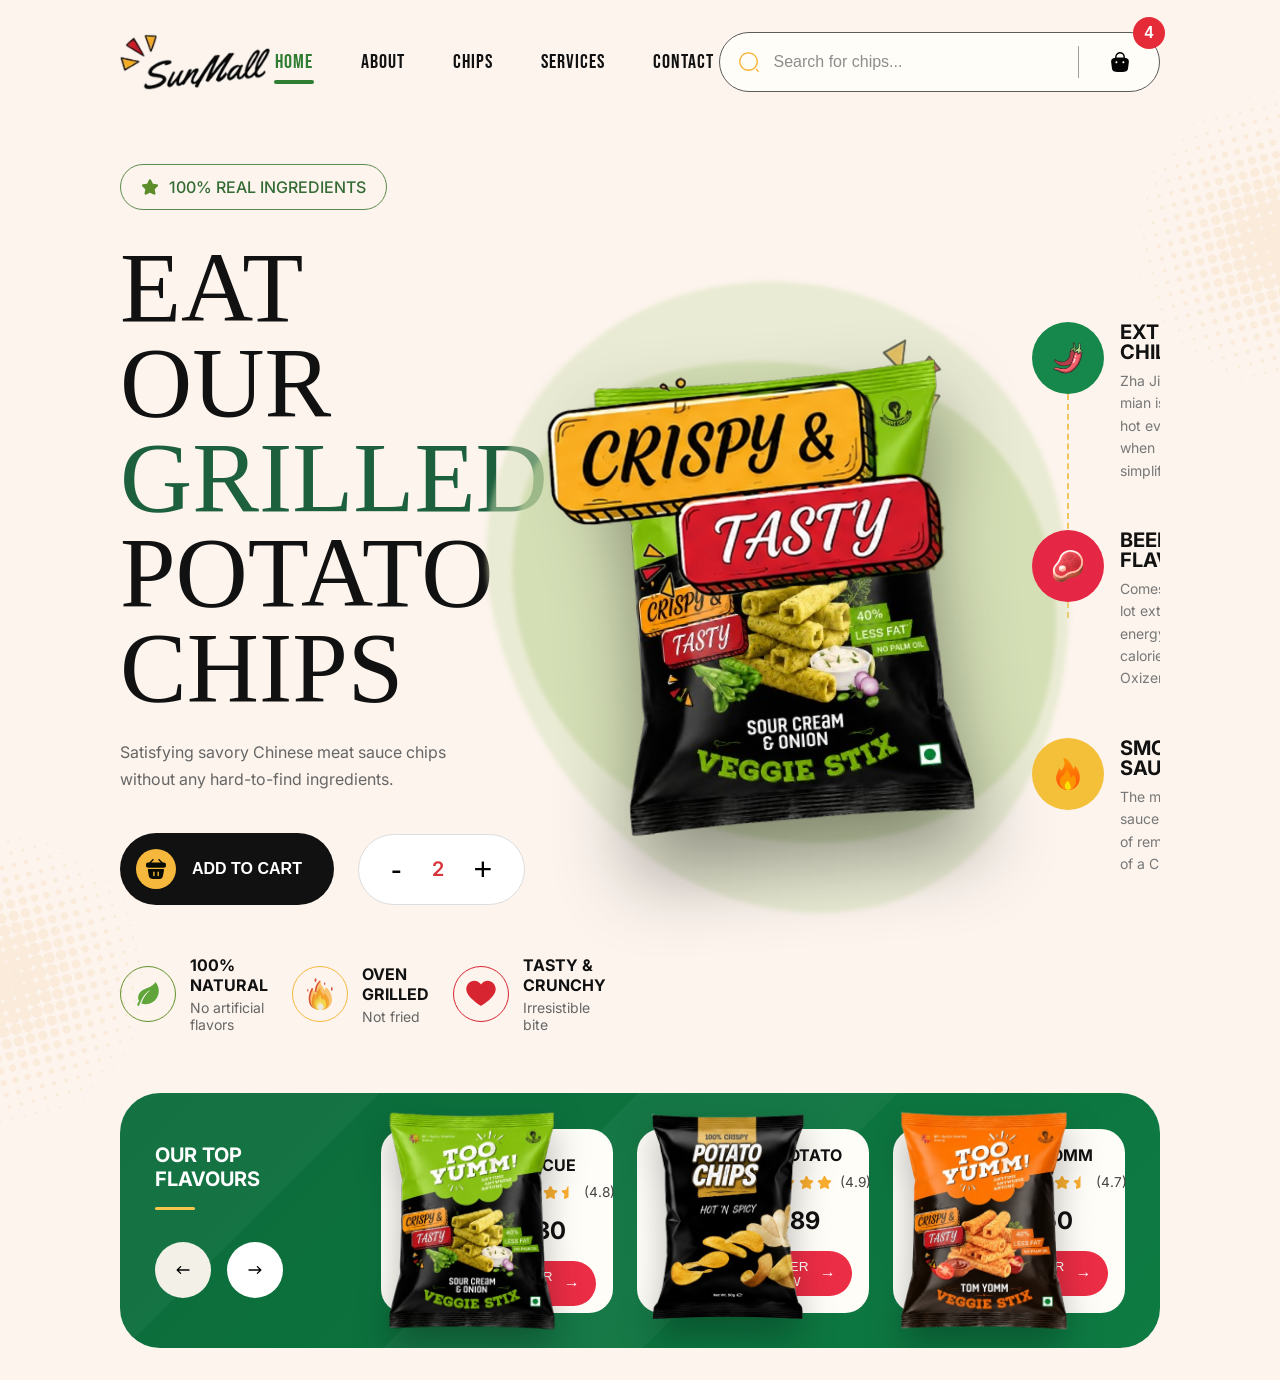
==== Tasks/A3-sunmall/index.html @ e8ad645b "Complete SunMall landing page design" ====
<!doctype html>
<html lang="en">
  <head>
    <meta charset="UTF-8" />
    <meta name="viewport" content="width=device-width, initial-scale=1.0" />
    <title>SunMall Chips</title>
    <link rel="stylesheet" href="./style.css" />
  </head>
  <body>
    <header class="header">
      <div class="container">
        <nav class="navbar">
          <!-- Logo -->
          <a href="#" class="logo">
            <img src="./Image/sunmall_logo.png" alt="SunMall Logo" />
          </a>

          <!-- Nav Links -->
          <ul class="nav-links">
            <li><a href="#" class="active">HOME</a></li>
            <li><a href="#">ABOUT</a></li>
            <li><a href="#">CHIPS</a></li>
            <li><a href="#">SERVICES</a></li>
            <li><a href="#">CONTACT</a></li>
          </ul>

          <!-- Search + Cart -->
          <div class="search-wrapper">
            <!-- Search Box -->
            <div class="search-box">
              <img src="./Icons/search_icons.svg" alt="" />
              <input type="text" placeholder="Search for chips..." />
            </div>

            <!-- Divider -->
            <div class="search-divider"></div>

            <!-- Cart -->
            <button class="cart-btn">
              <img src="./Icons/main_cart.svg" alt="" />
              <span class="cart-count">4</span>
            </button>
          </div>
        </nav>
      </div>
    </header>

    <!-- =========================
     HERO SECTION
========================= -->

    <section class="hero-section">
      <div class="container">
        <div class="hero-wrapper">
          <!-- LEFT CONTENT -->
          <div class="hero-content">
            <div class="hero-tag">
              <img src="./Icons/star_green.svg" alt="" />
              <span>100% REAL INGREDIENTS</span>
            </div>

            <h1 class="hero-heading">
              EAT OUR <span class="grilled">GRILLED</span> <br />
              POTATO CHIPS
            </h1>

            <p class="hero-description">
              Satisfying savory Chinese meat sauce chips <br />without any
              hard-to-find ingredients.
            </p>

            <!-- CTA -->
            <div class="hero-actions">
              <button class="add-cart-btn">
                <div class="cart-wrapper">
                  <img src="./Icons/add_to_cart.svg" alt="" />
                </div>
                ADD TO CART
              </button>

              <div class="quantity-box">
                <button>-</button>
                <span>2</span>
                <button>+</button>
              </div>
            </div>

            <!-- FEATURES -->

            <div class="hero-features">
              <!-- ITEM 1 -->
              <div class="feature-item">
                <div class="feature-icon green-border">
                  <img src="./Icons/leafe.svg" alt="" />
                </div>

                <div class="feature-content">
                  <h4>100% NATURAL</h4>
                  <p>No artificial flavors</p>
                </div>
              </div>

              <!-- ITEM 2 -->
              <div class="feature-item">
                <div class="feature-icon yellow-border">
                  <img src="./Icons/fire-icon.svg" alt="" />
                </div>

                <div class="feature-content">
                  <h4>OVEN GRILLED</h4>
                  <p>Not fried</p>
                </div>
              </div>

              <!-- ITEM 3 -->
              <div class="feature-item">
                <div class="feature-icon red-border">
                  <img src="./Icons/heart.svg" alt="" />
                </div>

                <div class="feature-content">
                  <h4>TASTY & CRUNCHY</h4>
                  <p>Irresistible bite</p>
                </div>
              </div>
            </div>
          </div>

          <!-- CENTER IMAGE -->
          <div class="hero-image-area">
            <!-- Background Circle -->
            <div class="circle circle-1"></div>
            <div class="circle circle-2"></div>

            <!-- Main Chips -->
            <img src="./Image/cream_Onion.png" alt="" class="main-chips" />

            <!-- Floating Label -->
            <img src="./Image/crispy_tasty.png" alt="" class="crispy-label" />

            <!-- Decorative -->
            <img src="./Image/triangles.png" alt="" class="triangle-shape" />
          </div>

          <!-- =========================
     RIGHT SIDE INFO
========================= -->

          <div class="hero-right-info">
            <!-- Vertical Dashed Line -->
            <div class="vertical-line"></div>

            <!-- ITEM 1 -->
            <div class="info-card">
              <div class="info-icon green-bg">
                <img src="./Icons/extra-chilli.svg" alt="" />
              </div>

              <div class="info-content">
                <h3>EXTRA CHILI</h3>

                <p>Zha Jiang mian is crazy hot even when it's simplified</p>
              </div>
            </div>

            <!-- ITEM 2 -->
            <div class="info-card">
              <div class="info-icon red-bg">
                <img src="./Icons/meat_.svg" alt="" />
              </div>

              <div class="info-content">
                <h3>BEEF FLAVOUR</h3>

                <p>Comes with a lot extra energy calories and Oxizen</p>
              </div>
            </div>

            <!-- ITEM 3 -->
            <div class="info-card">
              <div class="info-icon yellow-bg">
                <img src="./Icons/smokey-sauce.svg" alt="" />
              </div>

              <div class="info-content">
                <h3>SMOKEY SAUCE</h3>

                <p>The meat sauce is kind of reminiscent of a Chinese.</p>
              </div>
            </div>
          </div>
        </div>
      </div>
    </section>

    <!-- =========================
     FLAVOUR SECTION
========================= -->

    <section class="flavour-section">
      <div class="flavour-wrapper">
        <!-- LEFT SIDE -->
        <div class="flavour-left">
          <h2>
            OUR TOP <br />
            FLAVOURS
          </h2>

          <div class="line-design"></div>

          <div class="slider-buttons">
            <button class="slider-btn">
              <img src="./Icons/arrow_left.svg" alt="" />
            </button>

            <button class="slider-btn active-btn">
              <img src="./Icons/arrow_right.svg" alt="" />
            </button>
          </div>
        </div>

        <!-- RIGHT SIDE -->
        <div class="flavour-cards">
          <!-- CARD 1 -->

          <div class="flavour-card">
            <div class="card-image">
              <img src="./Image/cream_Onion.png" alt="" />
            </div>

            <div class="card-content">
              <h3>BLACK BARBECUE</h3>

              <!-- RATING -->
              <div class="rating-row">
                <div class="stars">
                  <img src="./Icons/star_yellow.svg" alt="" />
                  <img src="./Icons/star_yellow.svg" alt="" />
                  <img src="./Icons/star_yellow.svg" alt="" />
                  <img src="./Icons/star_yellow.svg" alt="" />
                  <img src="./Icons/star_yellow-half.svg" alt="" />
                </div>

                <span>(4.8)</span>
              </div>

              <h4>$12.30</h4>

              <button class="order-btn">
                ORDER NOW
                <span>→</span>
              </button>
            </div>
          </div>

          <!-- CARD 2 -->

          <div class="flavour-card">
            <div class="card-image">
              <img src="./Image/potato_chips.png" alt="" />
            </div>

            <div class="card-content">
              <h3>MR. POTATO</h3>

              <!-- RATING -->
              <div class="rating-row">
                <div class="stars">
                  <img src="./Icons/star_yellow.svg" alt="" />
                  <img src="./Icons/star_yellow.svg" alt="" />
                  <img src="./Icons/star_yellow.svg" alt="" />
                  <img src="./Icons/star_yellow.svg" alt="" />
                  <img src="./Icons/star_yellow.svg" alt="" />
                </div>

                <span>(4.9)</span>
              </div>

              <h4>$15.89</h4>

              <button class="order-btn">
                ORDER NOW
                <span>→</span>
              </button>
            </div>
          </div>

          <!-- CARD 3 -->

          <div class="flavour-card">
            <div class="card-image">
              <img src="./Image/tomm_yumm.png" alt="" />
            </div>

            <div class="card-content">
              <h3>TOM YOMM</h3>

              <!-- RATING -->
              <div class="rating-row">
                <div class="stars">
                  <img src="./Icons/star_yellow.svg" alt="" />
                  <img src="./Icons/star_yellow.svg" alt="" />
                  <img src="./Icons/star_yellow.svg" alt="" />
                  <img src="./Icons/star_yellow.svg" alt="" />
                  <img src="./Icons/star_yellow-half.svg" alt="" />
                </div>

                <span>(4.7)</span>
              </div>

              <h4>$11.50</h4>

              <button class="order-btn">
                ORDER NOW
                <span>→</span>
              </button>
            </div>
          </div>
        </div>
      </div>
    </section>

    <!-- LEFT SHAPE -->
    <img src="./Image/shape-1.svg" alt="" class="side-shape left-shape" />

    <!-- RIGHT SHAPE -->
    <img src="./Image/shape-1.svg" alt="" class="side-shape right-shape" />
  </body>
</html>
---- Tasks/A3-sunmall/style.css ----
@import url('https://fonts.googleapis.com/css2?family=Inter:wght@100..900&family=Bebas+Neue&display=swap');



/* ==================================================
   RESET
================================================== */

*{
  margin: 0;
  padding: 0;
  box-sizing: border-box;
}



/* ==================================================
   ROOT VARIABLES
================================================== */

:root{
  --white: #FFFFFF;
  --cream: #FCF4ED;
  --green-light: #62922B;
  --black: #1A1A1A;
  --yellow: #F6B83C;
  --green-dark: #1D603E;
  --red: #D72531;
  --yellow-dark: #F8B230;
}



/* ==================================================
   GLOBAL STYLES
================================================== */

body{
  width: 100%;
  min-height: 100vh;
  font-family: "Inter", sans-serif;
  font-optical-sizing: auto;
  font-size: 16px;
  background-color: var(--cream);
  padding: 32px 120px;
}



/* ===================================================================== */

/* =========================
   HEADER / NAVBAR
========================= */

.header{
    padding: 0 0 32px 0;
}

.navbar{
    display: flex;
    align-items: center;
    justify-content: space-between;
}

/* =========================
   LOGO
========================= */

.logo img{
    width: 150px;
    display: block;
}

/* =========================
   NAV LINKS
========================= */

.nav-links{
    display: flex;
    align-items: center;
    gap: 48px;
}

.nav-links li{
    list-style: none;
}

.nav-links a{
    text-decoration: none;
    font-family: "Bebas Neue", sans-serif;
    font-size: 20px;
    letter-spacing: 1px;
    color: #111111;
    transition: 0.3s ease;
    position: relative;
}

.nav-links a:hover{
    color: #2E7D32;
}

.nav-links a.active{
    color: #2E7D32;
}

.nav-links a.active::after{
    content: "";
    position: absolute;
    left: 50%;
    transform: translateX(-50%);
    bottom: -10px;
    width: 40px;
    height: 4px;
    border-radius: 50px;
    background-color: #2E7D32;
}

/* =========================
   RIGHT SIDE
========================= */

.nav-actions{
    display: flex;
    align-items: center;
    gap: 18px;
}

/* =========================
   SEARCH + CART
========================= */

.search-wrapper{
    padding: 8px 18px;
    border: 1.5px solid #5B5B5B;
    border-radius: 999px;
    background: #FFFDF8;
    display: flex;
    align-items: center;
    gap: 20px;
}

/* =========================
   SEARCH BOX
========================= */

.search-box{
    width: 320px;
    display: flex;
    align-items: center;
    gap: 14px;
}

.search-box img{
    width: 22px;
}

.search-box input{
    width: 100%;
    border: none;
    outline: none;
    background: transparent;
    font-size: 16px;
    font-weight: 400;
    color: #222;
    font-family: sans-serif;
}

.search-box input::placeholder{
    color: #8D8D8D;
}

/* =========================
   DIVIDER
========================= */

.search-divider{
    width: 1.5px;
    height: 32px;
    background-color: #A0A0A0;
}

/* =========================
   CART BUTTON
========================= */

.cart-btn{
    width: 42px;
    height: 42px;

    border: none;
    background: transparent;

    display: flex;
    align-items: center;
    justify-content: center;

    position: relative;
    cursor: pointer;
}

.cart-btn img{
    width: 24px;
}

.cart-count{
    position: absolute;
    top: -24px;
    right: -24px;

    width: 32px;
    height: 32px;
    border-radius: 50%;

    background-color: #E52B38;
    color: #fff;

    font-size: 16px;
    font-weight: 700;

    display: flex;
    align-items: center;
    justify-content: center;
}


/* =========================
   HERO SECTION
========================= */

.hero-section{
    padding: 40px 0 60px;
    position: relative;
    overflow: hidden;
}

.hero-wrapper{
    display: flex;
    align-items: center;
    justify-content: space-between;
    gap: 40px;
}

/* =========================
   LEFT CONTENT
========================= */

.hero-content{
    width: 40%;
}

.hero-tag{
    display: inline-flex;
    align-items: center;
    gap: 10px;
    padding: 12px 20px;
    border: 1.5px solid #5D8C4E;
    border-radius: 999px;
    margin-bottom: 30px;
}

.hero-tag img{
    width: 18px;
}

.hero-tag span{
    font-size: 16px;
    color: #356B35;
    font-weight: 500;
}

.hero-heading{
    font-family: "Prevalent";
    font-size: 100px;
    font-weight: 400;
    line-height: 0.95;
    color: #111111;
    margin-bottom: 24px;
}

.hero-heading .grilled{
    color: var(--green-dark);
}

.hero-description{
    font-size: 16px;
    line-height: 1.7;
    color: #666666;

    margin-bottom: 40px;
}

/* =========================
   HERO ACTIONS
========================= */

.hero-actions{
    display: flex;
    align-items: center;
    gap: 24px;

    margin-bottom: 50px;
}

.add-cart-btn{
    padding: 16px 32px 16px 16px;
    border: none;
    border-radius: 999px;
    background: #111111;
    color: white;
    display: flex;
    align-items: center;
    gap: 16px;
    font-size: 16px;
    font-weight: 600;
    cursor: pointer;
}


.add-cart-btn img{
    width: 24px;
}
.add-cart-btn .cart-wrapper{
    width: 40px;
    height: 40px;
    border-radius: 50%;
    background-color: var(--yellow);
    display: flex;
    align-items: center;
    justify-content: center;
}
.quantity-box{
    padding: 16px 32px;
    border: 1.5px solid #DDDDDD;
    border-radius: 999px;
    display: flex;
    align-items: center;
    gap: 30px;
    background: white;
}

.quantity-box button{
    border: none;
    background: transparent;
    font-size: 32px;
    cursor: pointer;
}

.quantity-box span{
    font-size: 20px;
    font-weight: 600;
    color: #D8343B;
}

/* =========================
   FEATURES
========================= */

.hero-features{
    display: flex;
    align-items: center;
    gap: 24px;
}

.feature-item{
    display: flex;
    align-items: center;
    gap: 0.875rem;
}

/* ICON WRAPPER */

.feature-icon{
    width: 3.5rem;
    height: 3.5rem;

    border-radius: 999px;

    display: flex;
    align-items: center;
    justify-content: center;

    flex-shrink: 0;
}

.feature-icon img{
    width: 32px;
}

/* BORDER COLORS */

.green-border{
    border: 1.5px solid var(--green-light)
}

.yellow-border{
    border: 1.5px solid var(--yellow);
}

.red-border{
    border: 1.5px solid var(--red);
}

/* TEXT */

.feature-content h4{
    font-size: 16px;
    color: #111111;
    margin-bottom: 0.25rem;
}

.feature-content p{
    font-size: 14px;
    color: #666666;
}
/* =========================
   CENTER IMAGE AREA
========================= */

.hero-image-area{
    width: 40%;
    position: relative;
    display: flex;
    align-items: center;
    justify-content: center;
}

/* =========================
   BACKGROUND SHAPES
========================= */

.circle{
    position: absolute;
    z-index: 1;

    filter: blur(2px);
}

/* BIG ORGANIC SHAPE */

.circle-1{
    width: 36rem;
    height: 40rem;

    background: rgba(213, 225, 183, 0.45);

    border-radius: 48% 52% 46% 54% / 42% 45% 55% 58%;

    transform: rotate(-12deg);
}

/* SMALL INNER SHAPE */

.circle-2{
    width: 35rem;
    height: 30rem;

    background: rgba(196, 214, 157, 0.55);

    border-radius: 58% 42% 52% 48% / 45% 56% 44% 55%;

    transform: rotate(18deg);
}

.main-chips{
    width: 900px;
    position: relative;
    z-index: 2;
    filter: drop-shadow(0px 40px 40px rgba(0, 0, 0, 0.40));
    transform: rotate(-5deg);
}

.crispy-label{
    width: 400px;
    position: absolute;
    left: -30px;
    bottom: 250px;
    z-index: 3;
}

.triangle-shape{
    width: 60px;
    position: absolute;
    top: -10px;
    right: 50px;
}

/* =========================
   RIGHT SIDE INFO
========================= */

.hero-right-info{
    width: 22%;
    position: relative;

    display: flex;
    flex-direction: column;
    gap: 3rem;
}

/* =========================
   VERTICAL DASHED LINE
========================= */

.vertical-line{
    position: absolute;

    left: 2.2rem;
    top: 4.5rem;

    width: 2px;
    height: 14rem;

    border-left: 2px dashed #F2C55C;

    z-index: 0;
}

/* =========================
   INFO CARD
========================= */

.info-card{
    display: flex;
    align-items: flex-start;
    gap: 1rem;

    position: relative;
    z-index: 2;
}

/* =========================
   ICON
========================= */

.info-icon{
    width: 4.5rem;
    height: 4.5rem;

    border-radius: 999px;

    display: flex;
    align-items: center;
    justify-content: center;

    flex-shrink: 0;
}

.info-icon img{
    width: 2rem;
}

/* BG COLORS */

.green-bg{
    background-color: #17884B;
}

.red-bg{
    background-color: #E52745;
}

.yellow-bg{
    background-color: #F4BF39;
}

/* =========================
   TEXT
========================= */

.info-content h3{
    font-size: 20px;
    line-height: 1;
    color: #111111;
    margin-bottom: 0.5rem;
}

.info-content p{
    font-size: 14px;
    line-height: 1.6;
    color: #777777;
}

/* =========================
   FLAVOUR SECTION
========================= */

.flavour-section{
    z-index: -1;
}

.flavour-wrapper{
    background: linear-gradient(135deg, #0B6B3A, #0E7B43);

    border-radius: 2.5rem;

    padding: 2.2rem;

    display: flex;
    align-items: center;
    gap: 2rem;

    position: relative;
    overflow: hidden;
}

/* =========================
   BG SHAPES
========================= */

.flavour-wrapper::before{
    content: "";
    position: absolute;
    inset: 0;
    background:
        linear-gradient(
            135deg,
            rgba(255,255,255,0.04) 20%,
            transparent 20%,
            transparent 40%,
            rgba(255,255,255,0.04) 40%,
            rgba(255,255,255,0.04) 60%,
            transparent 60%
        );

    z-index: 1;
}

/* =========================
   LEFT SIDE
========================= */

.flavour-left{
    width: 20%;
    position: relative;
    z-index: 2;
}

.flavour-left h2{
    font-size: 1.25rem;
    line-height: 1.2;
    color: #FFFFFF;

    margin-bottom: 1rem;
}

.line-design{
    width: 2.5rem;
    height: 0.2rem;

    background: #F5C64C;

    border-radius: 999px;

    margin-bottom: 2rem;
}

.slider-buttons{
    display: flex;
    align-items: center;
    gap: 1rem;
}

.slider-btn{
    width: 3.5rem;
    height: 3.5rem;

    border: none;
    border-radius: 999px;

    background: #F3F0E8;

    display: flex;
    align-items: center;
    justify-content: center;

    cursor: pointer;
}

.slider-btn img{
    width: 1rem;
}

.active-btn{
    background: #FFFFFF;
}

/* =========================
   CARDS
========================= */

.flavour-cards{
    
    flex: 1;
    display: flex;
    align-items: center;
    justify-content: space-between;
    gap: 1.5rem;
    position: relative;
    z-index: 2;
}

.flavour-card{
    width: 100%;
    height: 11.5rem;

    background: #FFFDF8;

    border-radius: 1.5rem;

    padding: 1.2rem 1.2rem 1.2rem 0;

    display: flex;
    align-items: center;
    gap: 0.5rem;

    position: relative;
    overflow: visible;
}

/* =========================
   CARD IMAGE
========================= */

.card-image{
    width: 42%;
    position: relative;
}

.card-image img{
    width: 15rem;
    position: absolute;
    left: -1.8rem;
    top: 50%;

    transform: translateY(-50%);

    filter: drop-shadow(0px 18px 18px rgba(0,0,0,0.28));
}

/* =========================
   CONTENT
========================= */

.card-content{
    width: 50%;
    margin-left: auto;
}

.card-content h3{
    font-size: 1rem;
    color: #111111;

    margin-bottom: 0.6rem;
}

.rating-row{
    display: flex;
    align-items: center;
    gap: 0.5rem;

    margin-bottom: 1rem;
}

.stars{
    display: flex;
    align-items: center;
    gap: 0.2rem;
}

.stars img{
    width: 0.95rem;
    display: block;
}

.rating-row span{
    font-size: 0.85rem;
    color: #444444;
}

.card-content h4{
    font-size: 1.5rem;
    color: #111111;

    margin-bottom: 1rem;
}

/* =========================
   BUTTON
========================= */

.order-btn{
    height: 2.8rem;
    padding: 0 1rem;

    border: none;
    border-radius: 999px;

    background: #EB2D45;
    color: white;

    display: inline-flex;
    align-items: center;
    gap: 0.7rem;

    font-size: 0.85rem;
    cursor: pointer;
}

.order-btn span{
    font-size: 1rem;
}

/* =========================  SIDE SHAPES ========================= */

.side-shape{
    position: absolute;
    width: 20rem;
    z-index: -10;
    opacity: 0.5;
}

/* LEFT */

.left-shape{
    left: -10rem;
    bottom: -15rem;
}

/* RIGHT */

.right-shape{
    right: -10rem;
    top: 5rem;
}
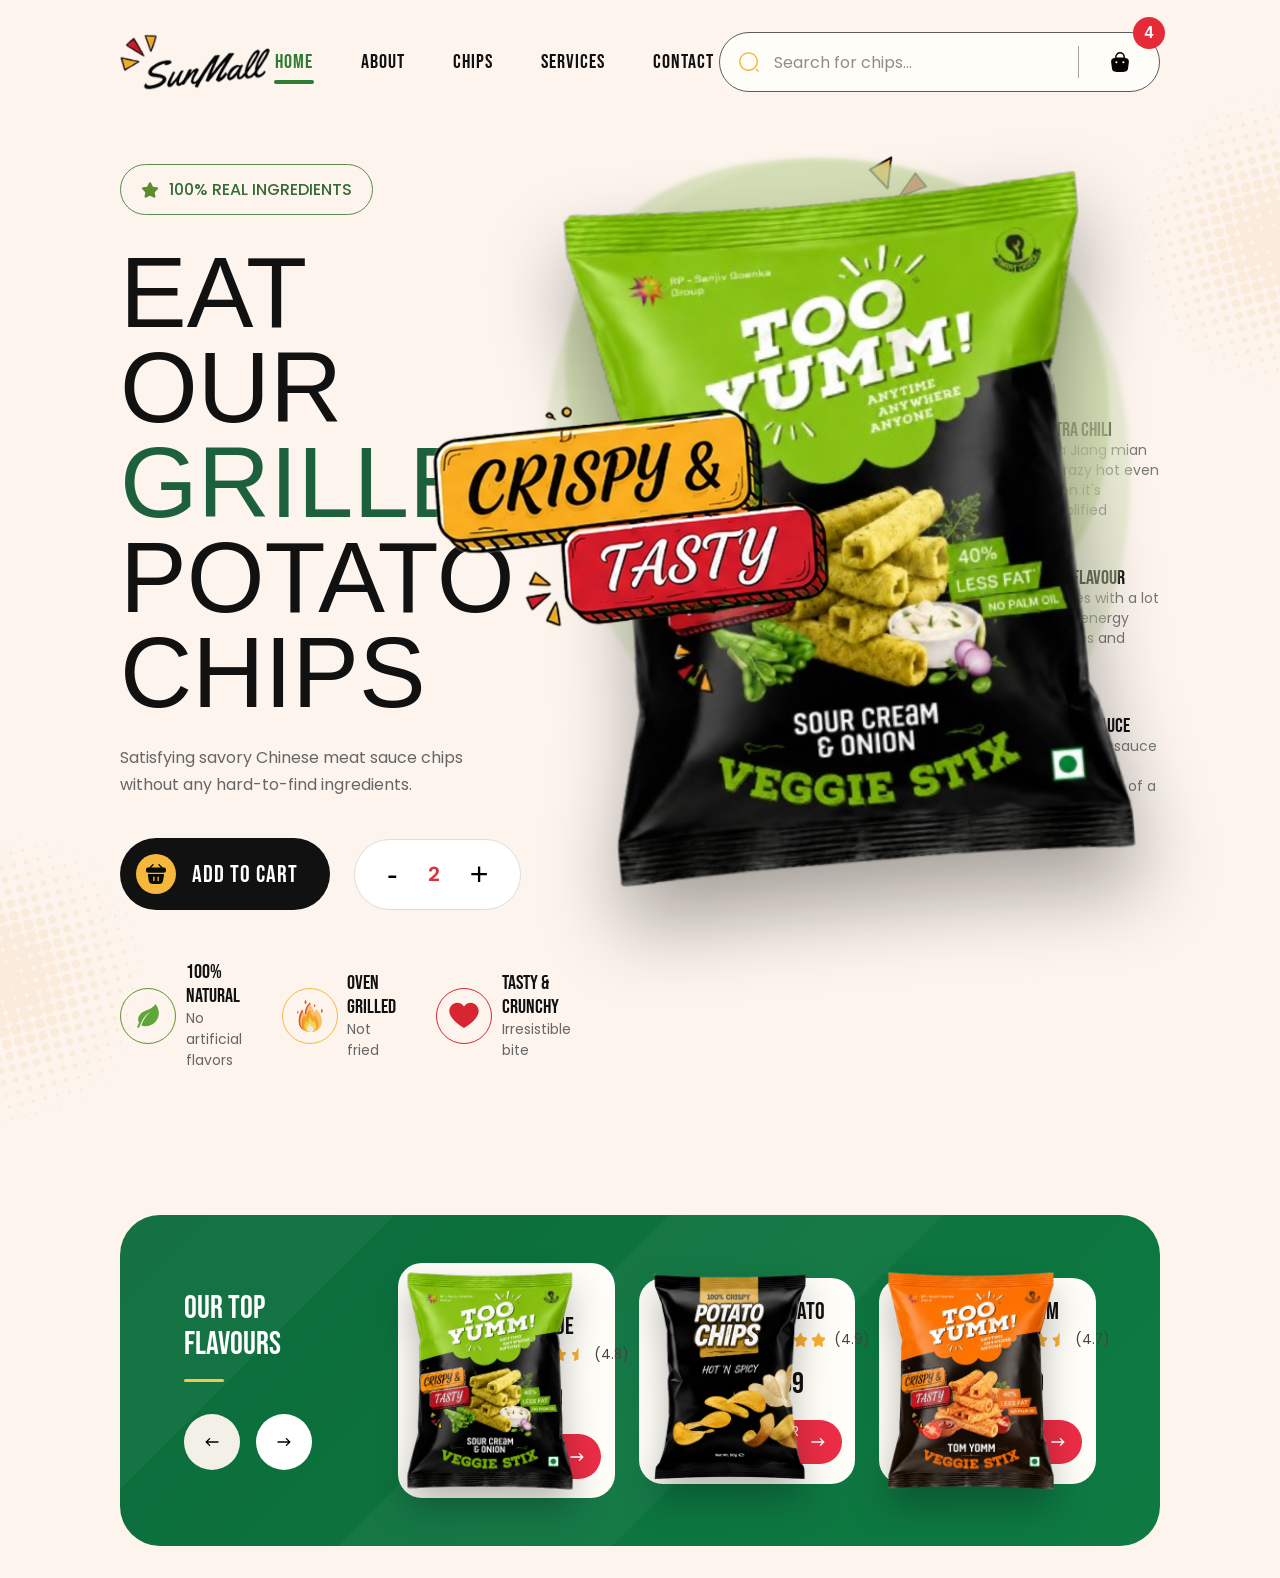
==== commit 3d8d5cfb: "changes made in all projects" ====
--- a/Tasks/A3-sunmall/index.html
+++ b/Tasks/A3-sunmall/index.html
@@ -45,9 +45,7 @@
       </div>
     </header>
 
-    <!-- =========================
-     HERO SECTION
-========================= -->
+    <!-- ========================= HERO SECTION ========================= -->
 
     <section class="hero-section">
       <div class="container">
@@ -248,7 +246,7 @@
 
               <button class="order-btn">
                 ORDER NOW
-                <span>→</span>
+                <img src="./Icons/arrow_right.svg" alt="">
               </button>
             </div>
           </div>
@@ -280,7 +278,7 @@
 
               <button class="order-btn">
                 ORDER NOW
-                <span>→</span>
+                <img src="./Icons/arrow_right.svg" alt="">
               </button>
             </div>
           </div>
@@ -312,7 +310,7 @@
 
               <button class="order-btn">
                 ORDER NOW
-                <span>→</span>
+                <img src="./Icons/arrow_right.svg" alt="">
               </button>
             </div>
           </div>
--- a/Tasks/A3-sunmall/style.css
+++ b/Tasks/A3-sunmall/style.css
@@ -1,4 +1,12 @@
-@import url('https://fonts.googleapis.com/css2?family=Inter:wght@100..900&family=Bebas+Neue&display=swap');
+@import url('https://fonts.googleapis.com/css2?family=Poppins:ital,wght@0,100;0,200;0,300;0,400;0,500;0,600;0,700;0,800;0,900;1,100;1,200;1,300;1,400;1,500;1,600;1,700;1,800;1,900&display=swap');
+@import url('https://fonts.googleapis.com/css2?family=Bebas+Neue&display=swap');
+
+@font-face {
+    font-family: "Prevalent";
+    src: url("./fonts/Prevalent-Regular.otf") format("opentype");
+}
+
+
 
 
 
@@ -38,20 +46,20 @@
 body{
   width: 100%;
   min-height: 100vh;
-  font-family: "Inter", sans-serif;
+  font-family: "Poppins", sans-serif;
   font-optical-sizing: auto;
   font-size: 16px;
   background-color: var(--cream);
   padding: 32px 120px;
+  overflow-x: hidden;
+  
 }
 
 
 
 /* ===================================================================== */
 
-/* =========================
-   HEADER / NAVBAR
-========================= */
+/* ========================= HEADER / NAVBAR ========================= */
 
 .header{
     padding: 0 0 32px 0;
@@ -89,6 +97,7 @@
 .nav-links a{
     text-decoration: none;
     font-family: "Bebas Neue", sans-serif;
+    font-weight: 400;
     font-size: 20px;
     letter-spacing: 1px;
     color: #111111;
@@ -163,7 +172,7 @@
     font-size: 16px;
     font-weight: 400;
     color: #222;
-    font-family: sans-serif;
+    font-family: "Poppins", sans-serif;
 }
 
 .search-box input::placeholder{
@@ -188,6 +197,7 @@
     width: 42px;
     height: 42px;
 
+    font-weight: 600;
     border: none;
     background: transparent;
 
@@ -231,7 +241,7 @@
 .hero-section{
     padding: 40px 0 60px;
     position: relative;
-    overflow: hidden;
+    padding-bottom: 10rem; /* overlap ke liye space */
 }
 
 .hero-wrapper{
@@ -270,7 +280,7 @@
 }
 
 .hero-heading{
-    font-family: "Prevalent";
+    font-family: "Prevalent", sans-serif;
     font-size: 100px;
     font-weight: 400;
     line-height: 0.95;
@@ -303,6 +313,10 @@
 }
 
 .add-cart-btn{
+    font-family: "Bebas Neue", sans-serif;
+    font-weight: 400;
+    letter-spacing: 1px;
+    font-size: 24px;
     padding: 16px 32px 16px 16px;
     border: none;
     border-radius: 999px;
@@ -311,8 +325,6 @@
     display: flex;
     align-items: center;
     gap: 16px;
-    font-size: 16px;
-    font-weight: 600;
     cursor: pointer;
 }
 
@@ -359,13 +371,14 @@
 .hero-features{
     display: flex;
     align-items: center;
-    gap: 24px;
+    justify-content:flex-start ;
+    gap: 40px;
 }
 
 .feature-item{
     display: flex;
     align-items: center;
-    gap: 0.875rem;
+    gap: 0.6rem;
 }
 
 /* ICON WRAPPER */
@@ -404,9 +417,10 @@
 /* TEXT */
 
 .feature-content h4{
-    font-size: 16px;
+    font-size: 20px;
+    font-family: "Bebas Neue", sans-serif;
+    font-weight: 400;
     color: #111111;
-    margin-bottom: 0.25rem;
 }
 
 .feature-content p{
@@ -419,10 +433,19 @@
 
 .hero-image-area{
     width: 40%;
-    position: relative;
+
+    position: absolute;
+
+    left: 50%;
+    top: 2rem;
+
+    transform: translateX(-50%);
+
     display: flex;
     align-items: center;
     justify-content: center;
+
+    z-index: 10;
 }
 
 /* =========================
@@ -441,6 +464,9 @@
 .circle-1{
     width: 36rem;
     height: 40rem;
+    position: absolute;
+    top: 0;
+    left: 30%;
 
     background: rgba(213, 225, 183, 0.45);
 
@@ -454,6 +480,9 @@
 .circle-2{
     width: 35rem;
     height: 30rem;
+    position: absolute;
+    top: 0;
+    left: 30%;
 
     background: rgba(196, 214, 157, 0.55);
 
@@ -463,26 +492,28 @@
 }
 
 .main-chips{
-    width: 900px;
-    position: relative;
-    z-index: 2;
-    filter: drop-shadow(0px 40px 40px rgba(0, 0, 0, 0.40));
+    width: 750px;
+    position: absolute;
+    top: 0;
+    left: 10%;
+    z-index: 12;
+    filter: drop-shadow(0px 40px 40px rgba(0,0,0,0.35));
     transform: rotate(-5deg);
 }
 
 .crispy-label{
     width: 400px;
     position: absolute;
-    left: -30px;
-    bottom: 250px;
-    z-index: 3;
+    top: 250px;
+    left: 0px;
+    z-index: 100
 }
 
 .triangle-shape{
     width: 60px;
     position: absolute;
-    top: -10px;
-    right: 50px;
+    top: 0px;
+    right: -80px;
 }
 
 /* =========================
@@ -490,7 +521,7 @@
 ========================= */
 
 .hero-right-info{
-    width: 22%;
+    width: 20%;
     position: relative;
 
     display: flex;
@@ -522,9 +553,8 @@
 
 .info-card{
     display: flex;
-    align-items: flex-start;
+    align-items: center;
     gap: 1rem;
-
     position: relative;
     z-index: 2;
 }
@@ -570,14 +600,15 @@
 
 .info-content h3{
     font-size: 20px;
+    font-family: "Bebas Neue", sans-serif;
+    font-weight: 400;
     line-height: 1;
     color: #111111;
-    margin-bottom: 0.5rem;
 }
 
 .info-content p{
     font-size: 14px;
-    line-height: 1.6;
+    line-height: 20px;
     color: #777777;
 }
 
@@ -586,7 +617,10 @@
 ========================= */
 
 .flavour-section{
-    z-index: -1;
+    position: relative;
+    z-index: 2;
+    margin-top: -1rem; /* upar kheecho */
+
 }
 
 .flavour-wrapper{
@@ -594,7 +628,7 @@
 
     border-radius: 2.5rem;
 
-    padding: 2.2rem;
+    padding: 3rem 4rem;
 
     display: flex;
     align-items: center;
@@ -637,8 +671,10 @@
 }
 
 .flavour-left h2{
-    font-size: 1.25rem;
-    line-height: 1.2;
+    font-family: "Bebas Neue", sans-serif;
+    font-size: 32px;
+    line-height: 36px;
+    font-weight: 400;
     color: #FFFFFF;
 
     margin-bottom: 1rem;
@@ -702,8 +738,6 @@
 
 .flavour-card{
     width: 100%;
-    height: 11.5rem;
-
     background: #FFFDF8;
 
     border-radius: 1.5rem;
@@ -748,10 +782,11 @@
 }
 
 .card-content h3{
-    font-size: 1rem;
+    font-family: "Bebas Neue", sans-serif;
+    font-size: 24px;
+    font-weight: 400;
     color: #111111;
-
-    margin-bottom: 0.6rem;
+    margin-bottom: 4px;
 }
 
 .rating-row{
@@ -779,7 +814,9 @@
 }
 
 .card-content h4{
-    font-size: 1.5rem;
+    font-family: "Bebas Neue", sans-serif;
+    font-weight: 500;
+    font-size: 30px;
     color: #111111;
 
     margin-bottom: 1rem;
@@ -792,23 +829,23 @@
 .order-btn{
     height: 2.8rem;
     padding: 0 1rem;
-
+    font-family: "Poppins", sans-serif;
+    font-size: 14px;
+    font-weight: 400;
     border: none;
     border-radius: 999px;
-
     background: #EB2D45;
     color: white;
-
     display: inline-flex;
     align-items: center;
     gap: 0.7rem;
-
-    font-size: 0.85rem;
     cursor: pointer;
 }
 
-.order-btn span{
-    font-size: 1rem;
+.order-btn img{
+    width: 16px;
+    height: 16px;
+    filter: brightness(0) invert(1);
 }
 
 /* =========================  SIDE SHAPES ========================= */
